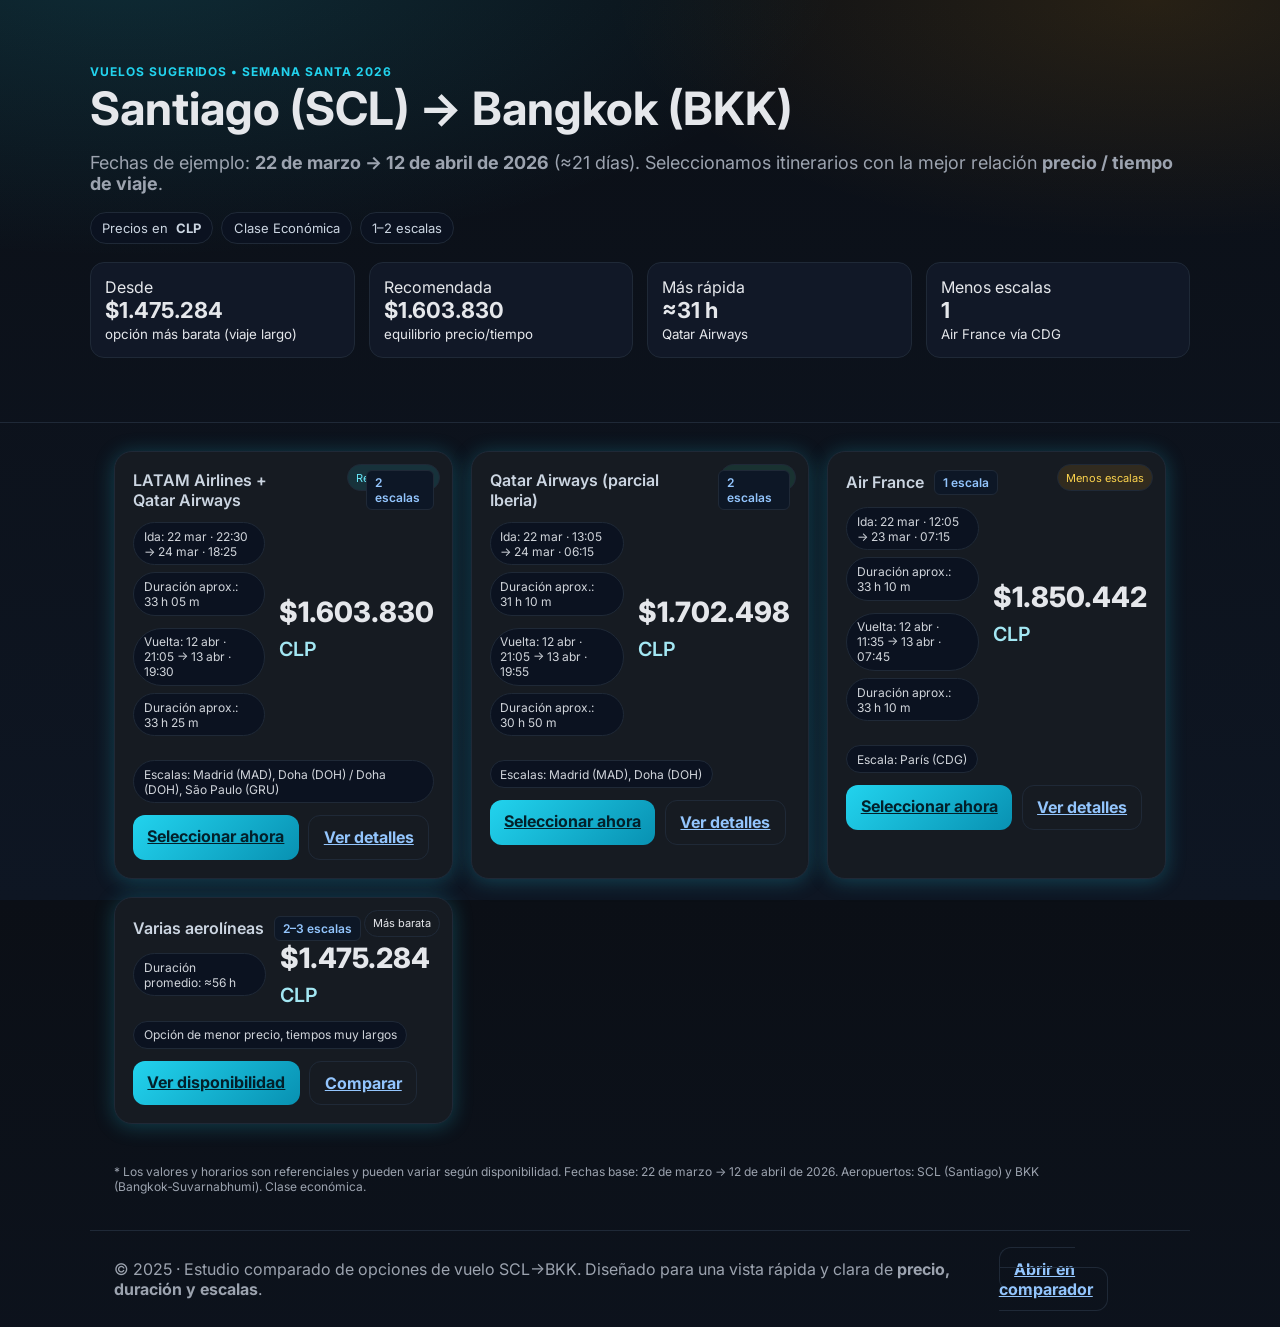
==== Index.html @ b15c2bab "Add files via upload" ====
<!DOCTYPE html>
<html lang="es">
<head>
  <meta charset="utf-8" />
  <meta name="viewport" content="width=device-width, initial-scale=1" />
  <title>Vuelos SCL → Bangkok | Semana Santa 2026</title>
  <link rel="preconnect" href="https://fonts.googleapis.com">
  <link rel="preconnect" href="https://fonts.gstatic.com" crossorigin>
  <link href="https://fonts.googleapis.com/css2?family=Inter:wght@400;600;700;800&display=swap" rel="stylesheet">
  <style>
    :root{
      --bg:#0c1117; --panel:#111827; --card:#161b22; --text:#e5e7eb; --muted:#9ca3af; --brand:#22d3ee; --accent:#f59e0b; --good:#34d399; --warn:#fbbf24; --bad:#f87171;
      --ring:0 2px 20px rgba(34,211,238,.25);
    }
    *{box-sizing:border-box}
    html,body{margin:0; height:100%; background:linear-gradient(180deg,#0b0f16 0%,#0e1623 100%); color:var(--text); font-family:Inter,system-ui,-apple-system,Segoe UI,Roboto,Ubuntu,"Helvetica Neue",Arial,sans-serif}
    a{color:inherit}
    header{
      position:relative; overflow:hidden; isolation:isolate; background:radial-gradient(1200px 500px at 10% -10%, rgba(34,211,238,.15), transparent 60%), radial-gradient(900px 400px at 90% 0%, rgba(245,158,11,.12), transparent 60%);
      border-bottom:1px solid #1f2937; padding: clamp(24px, 6vw, 64px) 24px;
    }
    .wrap{max-width:1100px; margin:0 auto}
    .super{letter-spacing:.08em; text-transform:uppercase; color:var(--brand); font-weight:700; font-size:12px}
    h1{font-size:clamp(28px,5vw,46px); margin:.25rem 0 .75rem; line-height:1.1}
    .sub{color:var(--muted); font-size:clamp(14px,2.3vw,18px)}
    .chip{display:inline-flex; gap:.5rem; align-items:center; padding:.45rem .7rem; border:1px solid #1f2937; background:#0b1220; border-radius:999px; font-size:13px; color:#cbd5e1}
    .chips{display:flex; flex-wrap:wrap; gap:.5rem; margin-top:1rem}

    .grid{display:grid; gap:18px; grid-template-columns:repeat(12,1fr); padding:28px 24px}
    .col{grid-column:span 12}
    @media (min-width: 820px){ .col-4{grid-column:span 4} }

    .card{background:var(--card); border:1px solid #1f2937; border-radius:18px; overflow:hidden; position:relative; box-shadow: var(--ring)}
    .card header{border:0; padding:18px 18px 0; background:transparent}
    .airline{display:flex; align-items:center; gap:.6rem; color:#cbd5e1; font-weight:600}
    .badge{font-size:12px; padding:.25rem .5rem; border-radius:6px; border:1px solid #1f2937; background:#0d1726; color:#93c5fd}
    .body{padding:0 18px 18px}
    .row{display:flex; gap:14px; align-items:center; justify-content:space-between}
    .price{font-size:clamp(22px,3.5vw,28px); font-weight:800}
    .price small{font-weight:600; color:#a3e7f3; font-size:.7em}
    .pill{display:inline-flex; align-items:center; gap:.4rem; padding:.35rem .6rem; border-radius:999px; border:1px solid #1f2937; color:#d1d5db; background:#0b1220; font-size:12px}
    .meta{display:flex; flex-wrap:wrap; gap:.45rem; margin:.75rem 0}
    .cta{display:flex; gap:.6rem}
    .btn{appearance:none; border:0; cursor:pointer; padding:.7rem .9rem; border-radius:12px; font-weight:700}
    .btn.primary{background:linear-gradient(135deg,#22d3ee 0%,#0891b2 100%); color:#03202a}
    .btn.ghost{background:transparent; color:#93c5fd; border:1px solid #1f2937}
    .tag{position:absolute; top:12px; right:12px; font-size:11px; padding:.35rem .5rem; border-radius:999px; border:1px solid #1f2937}
    .tag.best{background:rgba(34,211,238,.12); color:#67e8f9}
    .tag.fast{background:rgba(52,211,153,.12); color:#86efac}
    .tag.easy{background:rgba(245,158,11,.12); color:#fcd34d}

    .note{color:#9ca3af; font-size:12px; padding:0 24px 24px}
    footer{padding:28px 24px; border-top:1px solid #1f2937; color:#9ca3af}
    .kpis{display:grid; gap:14px; grid-template-columns:repeat(2,1fr); margin-top:18px}
    @media (min-width: 820px){ .kpis{grid-template-columns:repeat(4,1fr)} }
    .kpi{background:var(--panel); border:1px solid #1f2937; border-radius:14px; padding:14px}
    .kpi b{display:block; font-size:22px}
  </style>
</head>
<body>
  <header>
    <div class="wrap">
      <div class="super">Vuelos sugeridos • Semana Santa 2026</div>
      <h1>Santiago (SCL) → Bangkok (BKK)</h1>
      <p class="sub">Fechas de ejemplo: <b>22 de marzo → 12 de abril de 2026</b> (≈21 días). Seleccionamos itinerarios con la mejor relación <b>precio / tiempo de viaje</b>.</p>
      <div class="chips">
        <span class="chip">Precios en <b>CLP</b></span>
        <span class="chip">Clase Económica</span>
        <span class="chip">1–2 escalas</span>
      </div>
      <div class="kpis">
        <div class="kpi"><span>Desde</span><b>$1.475.284</b><small class="muted">opción más barata (viaje largo)</small></div>
        <div class="kpi"><span>Recomendada</span><b>$1.603.830</b><small>equilibrio precio/tiempo</small></div>
        <div class="kpi"><span>Más rápida</span><b>≈31 h</b><small>Qatar Airways</small></div>
        <div class="kpi"><span>Menos escalas</span><b>1</b><small>Air France vía CDG</small></div>
      </div>
    </div>
  </header>

  <main class="wrap">
    <section class="grid" aria-label="Opciones de vuelo">
      <!-- Opción 1: Recomendada -->
      <article class="card col col-4">
        <span class="tag best">Recomendada</span>
        <header>
          <div class="airline">LATAM Airlines + Qatar Airways <span class="badge">2 escalas</span></div>
        </header>
        <div class="body">
          <div class="row">
            <div>
              <div class="meta">
                <span class="pill">Ida: 22 mar · 22:30 → 24 mar · 18:25</span>
                <span class="pill">Duración aprox.: 33 h 05 m</span>
              </div>
              <div class="meta">
                <span class="pill">Vuelta: 12 abr · 21:05 → 13 abr · 19:30</span>
                <span class="pill">Duración aprox.: 33 h 25 m</span>
              </div>
            </div>
            <div class="price">$1.603.830 <small>CLP</small></div>
          </div>
          <div class="meta">
            <span class="pill">Escalas: Madrid (MAD), Doha (DOH) / Doha (DOH), São Paulo (GRU)</span>
          </div>
          <div class="cta">
            <a class="btn primary" href="#" role="button">Seleccionar ahora</a>
            <a class="btn ghost" href="#" role="button">Ver detalles</a>
          </div>
        </div>
      </article>

      <!-- Opción 2: Más rápida -->
      <article class="card col col-4">
        <span class="tag fast">Más rápida</span>
        <header>
          <div class="airline">Qatar Airways (parcial Iberia) <span class="badge">2 escalas</span></div>
        </header>
        <div class="body">
          <div class="row">
            <div>
              <div class="meta">
                <span class="pill">Ida: 22 mar · 13:05 → 24 mar · 06:15</span>
                <span class="pill">Duración aprox.: 31 h 10 m</span>
              </div>
              <div class="meta">
                <span class="pill">Vuelta: 12 abr · 21:05 → 13 abr · 19:55</span>
                <span class="pill">Duración aprox.: 30 h 50 m</span>
              </div>
            </div>
            <div class="price">$1.702.498 <small>CLP</small></div>
          </div>
          <div class="meta">
            <span class="pill">Escalas: Madrid (MAD), Doha (DOH)</span>
          </div>
          <div class="cta">
            <a class="btn primary" href="#" role="button">Seleccionar ahora</a>
            <a class="btn ghost" href="#" role="button">Ver detalles</a>
          </div>
        </div>
      </article>

      <!-- Opción 3: Menos escalas -->
      <article class="card col col-4">
        <span class="tag easy">Menos escalas</span>
        <header>
          <div class="airline">Air France <span class="badge">1 escala</span></div>
        </header>
        <div class="body">
          <div class="row">
            <div>
              <div class="meta">
                <span class="pill">Ida: 22 mar · 12:05 → 23 mar · 07:15</span>
                <span class="pill">Duración aprox.: 33 h 10 m</span>
              </div>
              <div class="meta">
                <span class="pill">Vuelta: 12 abr · 11:35 → 13 abr · 07:45</span>
                <span class="pill">Duración aprox.: 33 h 10 m</span>
              </div>
            </div>
            <div class="price">$1.850.442 <small>CLP</small></div>
          </div>
          <div class="meta">
            <span class="pill">Escala: París (CDG)</span>
          </div>
          <div class="cta">
            <a class="btn primary" href="#" role="button">Seleccionar ahora</a>
            <a class="btn ghost" href="#" role="button">Ver detalles</a>
          </div>
        </div>
      </article>

      <!-- Opción 4: Más barata -->
      <article class="card col col-4">
        <span class="tag">Más barata</span>
        <header>
          <div class="airline">Varias aerolíneas <span class="badge">2–3 escalas</span></div>
        </header>
        <div class="body">
          <div class="row">
            <div>
              <div class="meta">
                <span class="pill">Duración promedio: ≈56 h</span>
              </div>
            </div>
            <div class="price">$1.475.284 <small>CLP</small></div>
          </div>
          <div class="meta">
            <span class="pill">Opción de menor precio, tiempos muy largos</span>
          </div>
          <div class="cta">
            <a class="btn primary" href="#" role="button">Ver disponibilidad</a>
            <a class="btn ghost" href="#" role="button">Comparar</a>
          </div>
        </div>
      </article>
    </section>

    <p class="note">* Los valores y horarios son referenciales y pueden variar según disponibilidad. Fechas base: 22 de marzo → 12 de abril de 2026. Aeropuertos: SCL (Santiago) y BKK (Bangkok‑Suvarnabhumi). Clase económica.</p>
  </main>

  <footer class="wrap">
    <div class="row" style="justify-content:space-between; align-items:center">
      <div>
        © 2025 · Estudio comparado de opciones de vuelo SCL→BKK. Diseñado para una vista rápida y clara de <b>precio, duración y escalas</b>.
      </div>
      <div>
        <a class="btn ghost" href="#">Abrir en comparador</a>
      </div>
    </div>
  </footer>
</body>
</html>
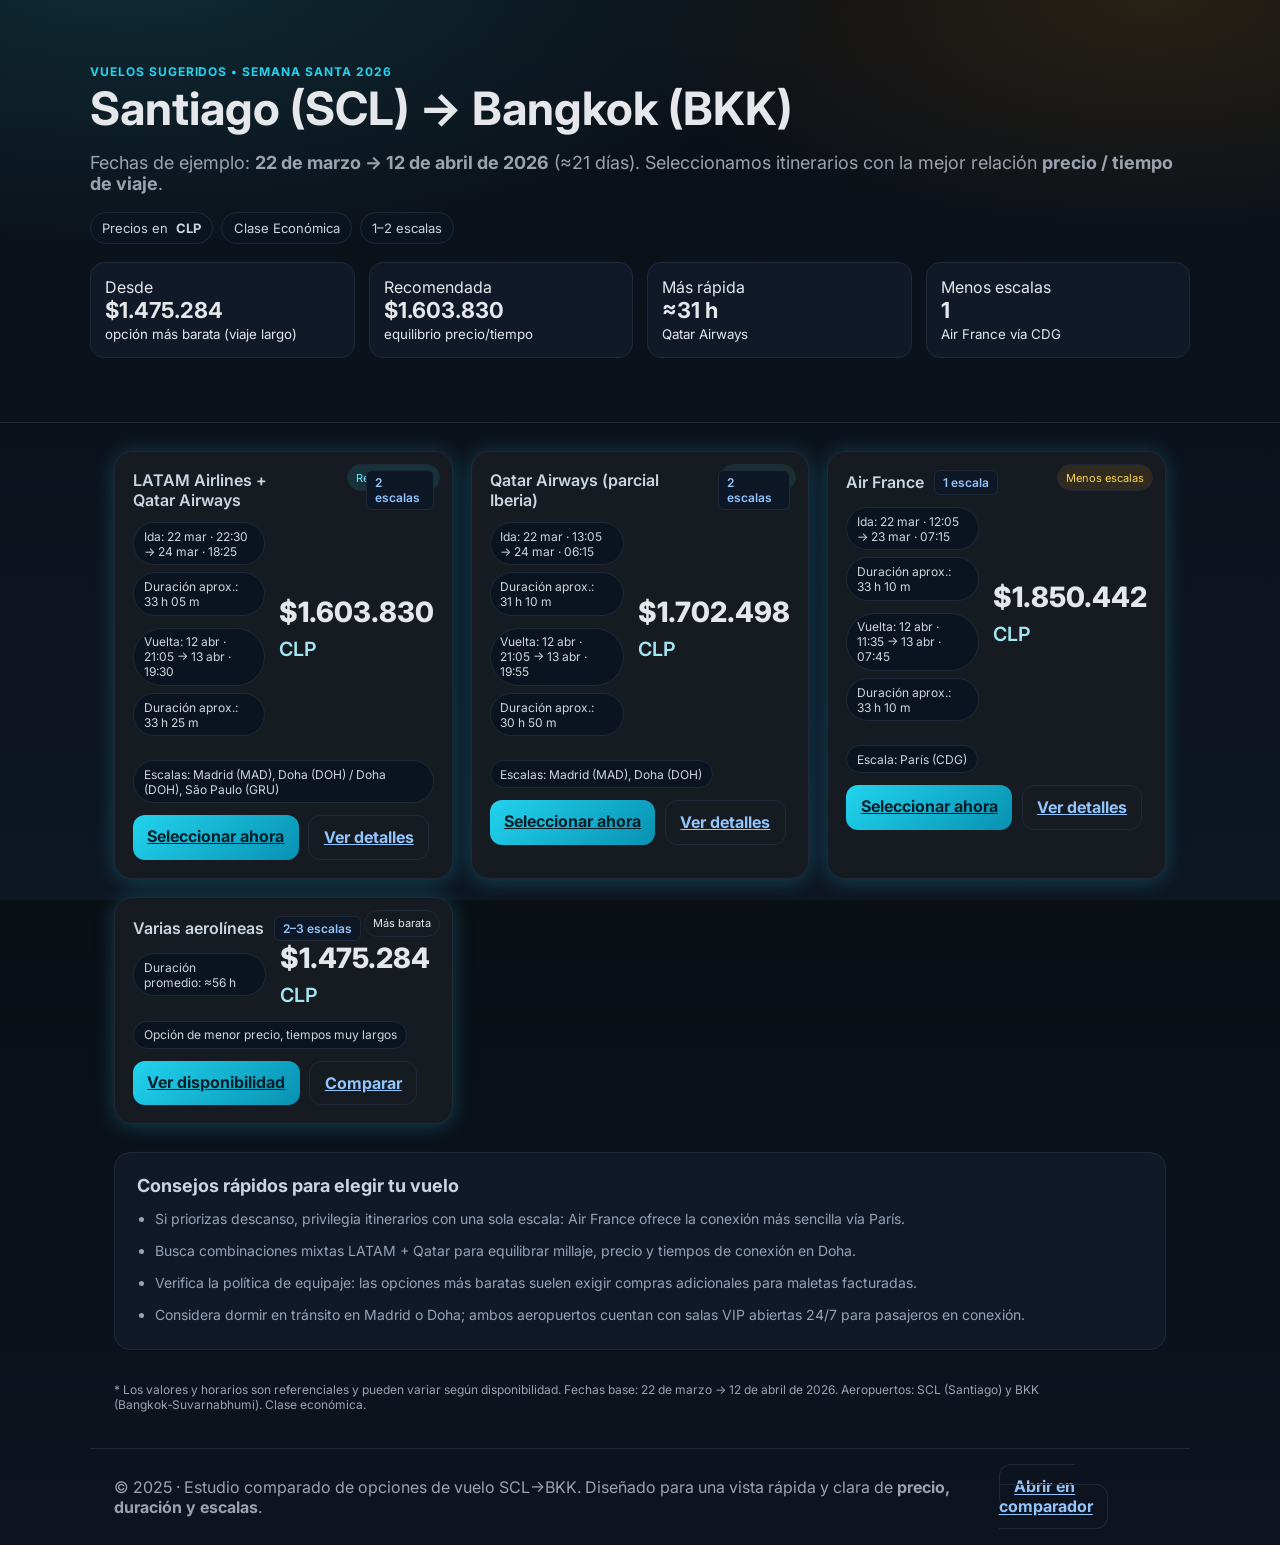
==== commit 54312df4: "Improve flight dashboard accessibility and guidance" ====
--- a/Index.html
+++ b/Index.html
@@ -14,7 +14,8 @@
     }
     *{box-sizing:border-box}
     html,body{margin:0; height:100%; background:linear-gradient(180deg,#0b0f16 0%,#0e1623 100%); color:var(--text); font-family:Inter,system-ui,-apple-system,Segoe UI,Roboto,Ubuntu,"Helvetica Neue",Arial,sans-serif}
-    a{color:inherit}
+    a{color:inherit}
+    a:focus-visible{outline:3px solid rgba(34,211,238,.6); outline-offset:3px; border-radius:10px}
     header{
       position:relative; overflow:hidden; isolation:isolate; background:radial-gradient(1200px 500px at 10% -10%, rgba(34,211,238,.15), transparent 60%), radial-gradient(900px 400px at 90% 0%, rgba(245,158,11,.12), transparent 60%);
       border-bottom:1px solid #1f2937; padding: clamp(24px, 6vw, 64px) 24px;
@@ -23,7 +24,8 @@
     .super{letter-spacing:.08em; text-transform:uppercase; color:var(--brand); font-weight:700; font-size:12px}
     h1{font-size:clamp(28px,5vw,46px); margin:.25rem 0 .75rem; line-height:1.1}
     .sub{color:var(--muted); font-size:clamp(14px,2.3vw,18px)}
-    .chip{display:inline-flex; gap:.5rem; align-items:center; padding:.45rem .7rem; border:1px solid #1f2937; background:#0b1220; border-radius:999px; font-size:13px; color:#cbd5e1}
+    .chip{display:inline-flex; gap:.5rem; align-items:center; padding:.45rem .7rem; border:1px solid #1f2937; background:#0b1220; border-radius:999px; font-size:13px; color:#cbd5e1}
+    .chip:focus-visible{outline:2px solid rgba(34,211,238,.4); outline-offset:2px}
     .chips{display:flex; flex-wrap:wrap; gap:.5rem; margin-top:1rem}
 
     .grid{display:grid; gap:18px; grid-template-columns:repeat(12,1fr); padding:28px 24px}
@@ -40,21 +42,28 @@
     .price small{font-weight:600; color:#a3e7f3; font-size:.7em}
     .pill{display:inline-flex; align-items:center; gap:.4rem; padding:.35rem .6rem; border-radius:999px; border:1px solid #1f2937; color:#d1d5db; background:#0b1220; font-size:12px}
     .meta{display:flex; flex-wrap:wrap; gap:.45rem; margin:.75rem 0}
-    .cta{display:flex; gap:.6rem}
-    .btn{appearance:none; border:0; cursor:pointer; padding:.7rem .9rem; border-radius:12px; font-weight:700}
-    .btn.primary{background:linear-gradient(135deg,#22d3ee 0%,#0891b2 100%); color:#03202a}
-    .btn.ghost{background:transparent; color:#93c5fd; border:1px solid #1f2937}
+    .cta{display:flex; gap:.6rem}
+    .btn{appearance:none; border:0; cursor:pointer; padding:.7rem .9rem; border-radius:12px; font-weight:700}
+    .btn.primary{background:linear-gradient(135deg,#22d3ee 0%,#0891b2 100%); color:#03202a}
+    .btn.ghost{background:transparent; color:#93c5fd; border:1px solid #1f2937}
+    .btn:focus-visible{outline:3px solid rgba(103,232,249,.65); outline-offset:3px}
+    .btn{transition:transform .2s ease, box-shadow .2s ease}
+    .btn:hover{transform:translateY(-2px); box-shadow:0 12px 24px rgba(8,145,178,.25)}
     .tag{position:absolute; top:12px; right:12px; font-size:11px; padding:.35rem .5rem; border-radius:999px; border:1px solid #1f2937}
     .tag.best{background:rgba(34,211,238,.12); color:#67e8f9}
     .tag.fast{background:rgba(52,211,153,.12); color:#86efac}
     .tag.easy{background:rgba(245,158,11,.12); color:#fcd34d}
 
     .note{color:#9ca3af; font-size:12px; padding:0 24px 24px}
-    footer{padding:28px 24px; border-top:1px solid #1f2937; color:#9ca3af}
-    .kpis{display:grid; gap:14px; grid-template-columns:repeat(2,1fr); margin-top:18px}
-    @media (min-width: 820px){ .kpis{grid-template-columns:repeat(4,1fr)} }
-    .kpi{background:var(--panel); border:1px solid #1f2937; border-radius:14px; padding:14px}
-    .kpi b{display:block; font-size:22px}
+    footer{padding:28px 24px; border-top:1px solid #1f2937; color:#9ca3af}
+    .kpis{display:grid; gap:14px; grid-template-columns:repeat(2,1fr); margin-top:18px}
+    @media (min-width: 820px){ .kpis{grid-template-columns:repeat(4,1fr)} }
+    .kpi{background:var(--panel); border:1px solid #1f2937; border-radius:14px; padding:14px}
+    .kpi b{display:block; font-size:22px}
+    .insights{background:var(--panel); border:1px solid #1f2937; border-radius:16px; margin:0 24px 32px; padding:22px; color:#cbd5e1}
+    .insights h2{margin:0 0 12px; font-size:18px}
+    .insights ul{margin:0; padding-left:18px; color:#94a3b8; font-size:14px; line-height:1.6}
+    .insights li+li{margin-top:.6rem}
   </style>
 </head>
 <body>
@@ -195,8 +204,18 @@
       </article>
     </section>
 
-    <p class="note">* Los valores y horarios son referenciales y pueden variar según disponibilidad. Fechas base: 22 de marzo → 12 de abril de 2026. Aeropuertos: SCL (Santiago) y BKK (Bangkok‑Suvarnabhumi). Clase económica.</p>
-  </main>
+    <section class="insights" aria-label="Consejos para elegir">
+      <h2>Consejos rápidos para elegir tu vuelo</h2>
+      <ul>
+        <li>Si priorizas descanso, privilegia itinerarios con una sola escala: Air France ofrece la conexión más sencilla vía París.</li>
+        <li>Busca combinaciones mixtas LATAM + Qatar para equilibrar millaje, precio y tiempos de conexión en Doha.</li>
+        <li>Verifica la política de equipaje: las opciones más baratas suelen exigir compras adicionales para maletas facturadas.</li>
+        <li>Considera dormir en tránsito en Madrid o Doha; ambos aeropuertos cuentan con salas VIP abiertas 24/7 para pasajeros en conexión.</li>
+      </ul>
+    </section>
+
+    <p class="note">* Los valores y horarios son referenciales y pueden variar según disponibilidad. Fechas base: 22 de marzo → 12 de abril de 2026. Aeropuertos: SCL (Santiago) y BKK (Bangkok‑Suvarnabhumi). Clase económica.</p>
+  </main>
 
   <footer class="wrap">
     <div class="row" style="justify-content:space-between; align-items:center">
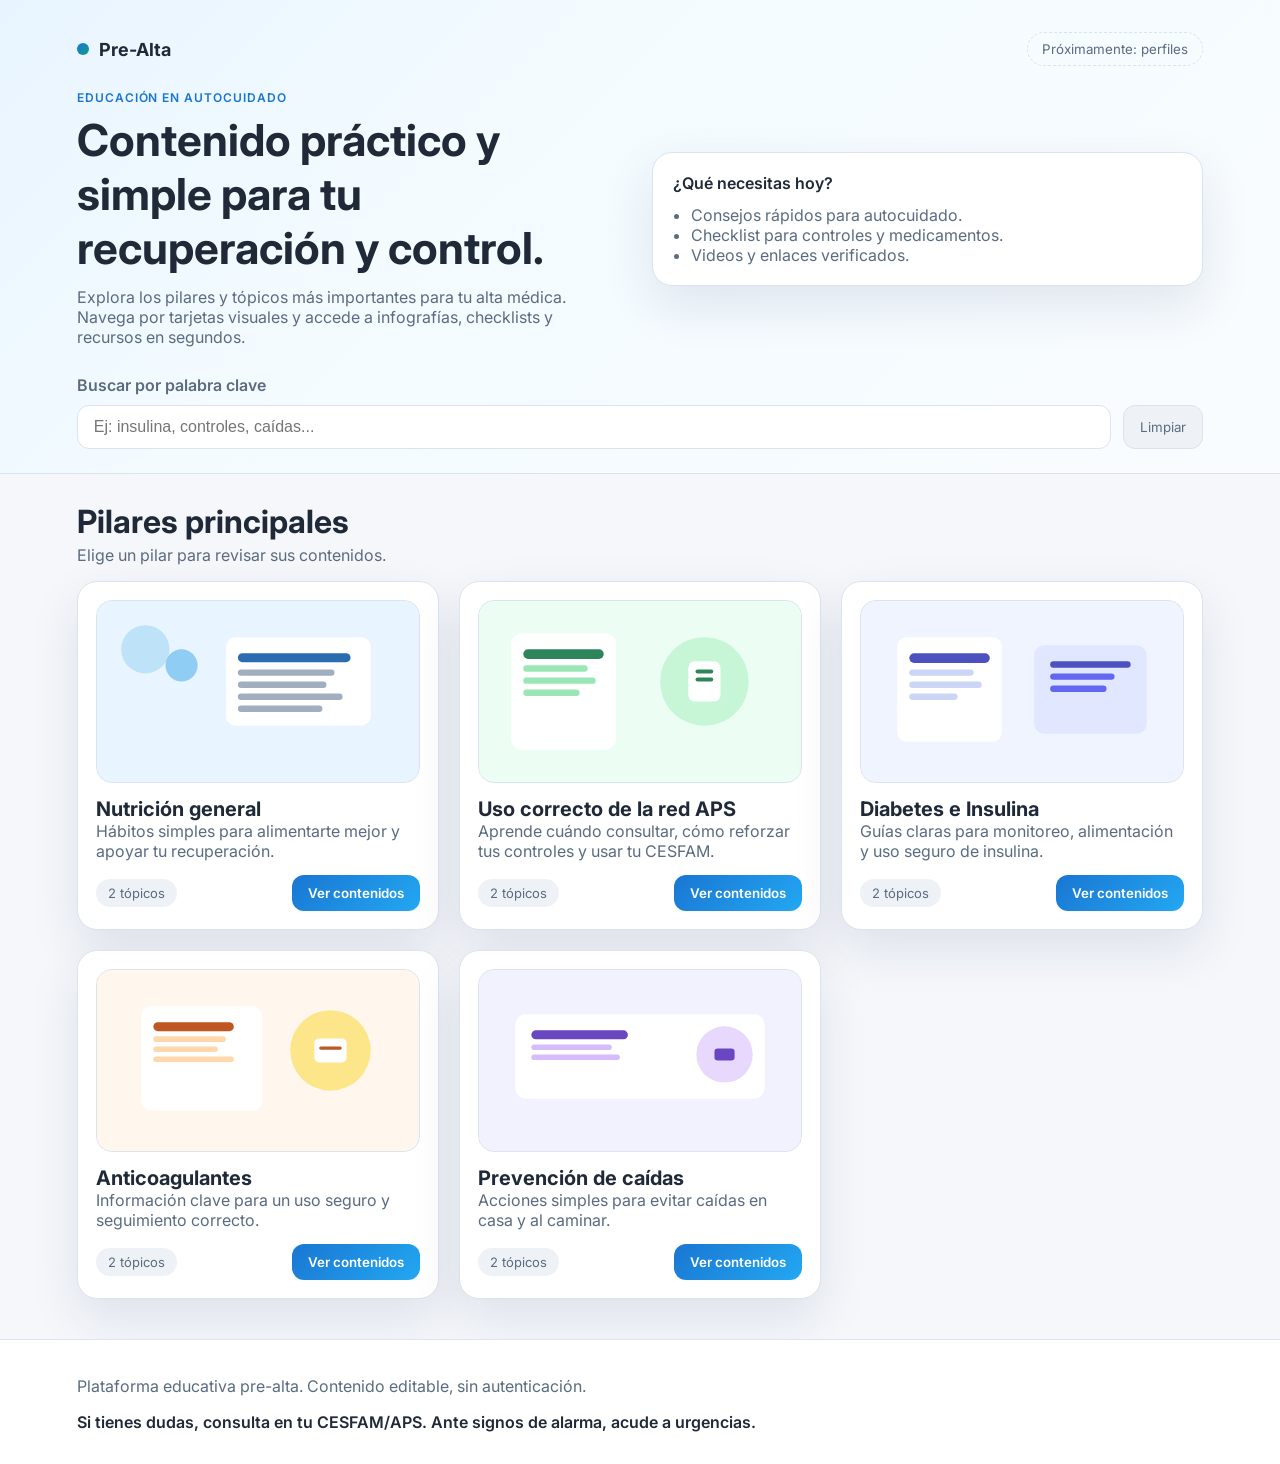
==== commit b6208fb7: "Add standalone HTML for direct browser preview" ====
--- a/Index.html
+++ b/Index.html
@@ -1,231 +1,15 @@
-<!DOCTYPE html>
-<html lang="es">
-<head>
-  <meta charset="utf-8" />
-  <meta name="viewport" content="width=device-width, initial-scale=1" />
-  <title>Vuelos SCL → Bangkok | Semana Santa 2026</title>
-  <link rel="preconnect" href="https://fonts.googleapis.com">
-  <link rel="preconnect" href="https://fonts.gstatic.com" crossorigin>
-  <link href="https://fonts.googleapis.com/css2?family=Inter:wght@400;600;700;800&display=swap" rel="stylesheet">
-  <style>
-    :root{
-      --bg:#0c1117; --panel:#111827; --card:#161b22; --text:#e5e7eb; --muted:#9ca3af; --brand:#22d3ee; --accent:#f59e0b; --good:#34d399; --warn:#fbbf24; --bad:#f87171;
-      --ring:0 2px 20px rgba(34,211,238,.25);
-    }
-    *{box-sizing:border-box}
-    html,body{margin:0; height:100%; background:linear-gradient(180deg,#0b0f16 0%,#0e1623 100%); color:var(--text); font-family:Inter,system-ui,-apple-system,Segoe UI,Roboto,Ubuntu,"Helvetica Neue",Arial,sans-serif}
-    a{color:inherit}
-    a:focus-visible{outline:3px solid rgba(34,211,238,.6); outline-offset:3px; border-radius:10px}
-    header{
-      position:relative; overflow:hidden; isolation:isolate; background:radial-gradient(1200px 500px at 10% -10%, rgba(34,211,238,.15), transparent 60%), radial-gradient(900px 400px at 90% 0%, rgba(245,158,11,.12), transparent 60%);
-      border-bottom:1px solid #1f2937; padding: clamp(24px, 6vw, 64px) 24px;
-    }
-    .wrap{max-width:1100px; margin:0 auto}
-    .super{letter-spacing:.08em; text-transform:uppercase; color:var(--brand); font-weight:700; font-size:12px}
-    h1{font-size:clamp(28px,5vw,46px); margin:.25rem 0 .75rem; line-height:1.1}
-    .sub{color:var(--muted); font-size:clamp(14px,2.3vw,18px)}
-    .chip{display:inline-flex; gap:.5rem; align-items:center; padding:.45rem .7rem; border:1px solid #1f2937; background:#0b1220; border-radius:999px; font-size:13px; color:#cbd5e1}
-    .chip:focus-visible{outline:2px solid rgba(34,211,238,.4); outline-offset:2px}
-    .chips{display:flex; flex-wrap:wrap; gap:.5rem; margin-top:1rem}
-
-    .grid{display:grid; gap:18px; grid-template-columns:repeat(12,1fr); padding:28px 24px}
-    .col{grid-column:span 12}
-    @media (min-width: 820px){ .col-4{grid-column:span 4} }
-
-    .card{background:var(--card); border:1px solid #1f2937; border-radius:18px; overflow:hidden; position:relative; box-shadow: var(--ring)}
-    .card header{border:0; padding:18px 18px 0; background:transparent}
-    .airline{display:flex; align-items:center; gap:.6rem; color:#cbd5e1; font-weight:600}
-    .badge{font-size:12px; padding:.25rem .5rem; border-radius:6px; border:1px solid #1f2937; background:#0d1726; color:#93c5fd}
-    .body{padding:0 18px 18px}
-    .row{display:flex; gap:14px; align-items:center; justify-content:space-between}
-    .price{font-size:clamp(22px,3.5vw,28px); font-weight:800}
-    .price small{font-weight:600; color:#a3e7f3; font-size:.7em}
-    .pill{display:inline-flex; align-items:center; gap:.4rem; padding:.35rem .6rem; border-radius:999px; border:1px solid #1f2937; color:#d1d5db; background:#0b1220; font-size:12px}
-    .meta{display:flex; flex-wrap:wrap; gap:.45rem; margin:.75rem 0}
-    .cta{display:flex; gap:.6rem}
-    .btn{appearance:none; border:0; cursor:pointer; padding:.7rem .9rem; border-radius:12px; font-weight:700}
-    .btn.primary{background:linear-gradient(135deg,#22d3ee 0%,#0891b2 100%); color:#03202a}
-    .btn.ghost{background:transparent; color:#93c5fd; border:1px solid #1f2937}
-    .btn:focus-visible{outline:3px solid rgba(103,232,249,.65); outline-offset:3px}
-    .btn{transition:transform .2s ease, box-shadow .2s ease}
-    .btn:hover{transform:translateY(-2px); box-shadow:0 12px 24px rgba(8,145,178,.25)}
-    .tag{position:absolute; top:12px; right:12px; font-size:11px; padding:.35rem .5rem; border-radius:999px; border:1px solid #1f2937}
-    .tag.best{background:rgba(34,211,238,.12); color:#67e8f9}
-    .tag.fast{background:rgba(52,211,153,.12); color:#86efac}
-    .tag.easy{background:rgba(245,158,11,.12); color:#fcd34d}
-
-    .note{color:#9ca3af; font-size:12px; padding:0 24px 24px}
-    footer{padding:28px 24px; border-top:1px solid #1f2937; color:#9ca3af}
-    .kpis{display:grid; gap:14px; grid-template-columns:repeat(2,1fr); margin-top:18px}
-    @media (min-width: 820px){ .kpis{grid-template-columns:repeat(4,1fr)} }
-    .kpi{background:var(--panel); border:1px solid #1f2937; border-radius:14px; padding:14px}
-    .kpi b{display:block; font-size:22px}
-    .insights{background:var(--panel); border:1px solid #1f2937; border-radius:16px; margin:0 24px 32px; padding:22px; color:#cbd5e1}
-    .insights h2{margin:0 0 12px; font-size:18px}
-    .insights ul{margin:0; padding-left:18px; color:#94a3b8; font-size:14px; line-height:1.6}
-    .insights li+li{margin-top:.6rem}
-  </style>
-</head>
-<body>
-  <header>
-    <div class="wrap">
-      <div class="super">Vuelos sugeridos • Semana Santa 2026</div>
-      <h1>Santiago (SCL) → Bangkok (BKK)</h1>
-      <p class="sub">Fechas de ejemplo: <b>22 de marzo → 12 de abril de 2026</b> (≈21 días). Seleccionamos itinerarios con la mejor relación <b>precio / tiempo de viaje</b>.</p>
-      <div class="chips">
-        <span class="chip">Precios en <b>CLP</b></span>
-        <span class="chip">Clase Económica</span>
-        <span class="chip">1–2 escalas</span>
-      </div>
-      <div class="kpis">
-        <div class="kpi"><span>Desde</span><b>$1.475.284</b><small class="muted">opción más barata (viaje largo)</small></div>
-        <div class="kpi"><span>Recomendada</span><b>$1.603.830</b><small>equilibrio precio/tiempo</small></div>
-        <div class="kpi"><span>Más rápida</span><b>≈31 h</b><small>Qatar Airways</small></div>
-        <div class="kpi"><span>Menos escalas</span><b>1</b><small>Air France vía CDG</small></div>
-      </div>
-    </div>
-  </header>
-
-  <main class="wrap">
-    <section class="grid" aria-label="Opciones de vuelo">
-      <!-- Opción 1: Recomendada -->
-      <article class="card col col-4">
-        <span class="tag best">Recomendada</span>
-        <header>
-          <div class="airline">LATAM Airlines + Qatar Airways <span class="badge">2 escalas</span></div>
-        </header>
-        <div class="body">
-          <div class="row">
-            <div>
-              <div class="meta">
-                <span class="pill">Ida: 22 mar · 22:30 → 24 mar · 18:25</span>
-                <span class="pill">Duración aprox.: 33 h 05 m</span>
-              </div>
-              <div class="meta">
-                <span class="pill">Vuelta: 12 abr · 21:05 → 13 abr · 19:30</span>
-                <span class="pill">Duración aprox.: 33 h 25 m</span>
-              </div>
-            </div>
-            <div class="price">$1.603.830 <small>CLP</small></div>
-          </div>
-          <div class="meta">
-            <span class="pill">Escalas: Madrid (MAD), Doha (DOH) / Doha (DOH), São Paulo (GRU)</span>
-          </div>
-          <div class="cta">
-            <a class="btn primary" href="#" role="button">Seleccionar ahora</a>
-            <a class="btn ghost" href="#" role="button">Ver detalles</a>
-          </div>
-        </div>
-      </article>
-
-      <!-- Opción 2: Más rápida -->
-      <article class="card col col-4">
-        <span class="tag fast">Más rápida</span>
-        <header>
-          <div class="airline">Qatar Airways (parcial Iberia) <span class="badge">2 escalas</span></div>
-        </header>
-        <div class="body">
-          <div class="row">
-            <div>
-              <div class="meta">
-                <span class="pill">Ida: 22 mar · 13:05 → 24 mar · 06:15</span>
-                <span class="pill">Duración aprox.: 31 h 10 m</span>
-              </div>
-              <div class="meta">
-                <span class="pill">Vuelta: 12 abr · 21:05 → 13 abr · 19:55</span>
-                <span class="pill">Duración aprox.: 30 h 50 m</span>
-              </div>
-            </div>
-            <div class="price">$1.702.498 <small>CLP</small></div>
-          </div>
-          <div class="meta">
-            <span class="pill">Escalas: Madrid (MAD), Doha (DOH)</span>
-          </div>
-          <div class="cta">
-            <a class="btn primary" href="#" role="button">Seleccionar ahora</a>
-            <a class="btn ghost" href="#" role="button">Ver detalles</a>
-          </div>
-        </div>
-      </article>
-
-      <!-- Opción 3: Menos escalas -->
-      <article class="card col col-4">
-        <span class="tag easy">Menos escalas</span>
-        <header>
-          <div class="airline">Air France <span class="badge">1 escala</span></div>
-        </header>
-        <div class="body">
-          <div class="row">
-            <div>
-              <div class="meta">
-                <span class="pill">Ida: 22 mar · 12:05 → 23 mar · 07:15</span>
-                <span class="pill">Duración aprox.: 33 h 10 m</span>
-              </div>
-              <div class="meta">
-                <span class="pill">Vuelta: 12 abr · 11:35 → 13 abr · 07:45</span>
-                <span class="pill">Duración aprox.: 33 h 10 m</span>
-              </div>
-            </div>
-            <div class="price">$1.850.442 <small>CLP</small></div>
-          </div>
-          <div class="meta">
-            <span class="pill">Escala: París (CDG)</span>
-          </div>
-          <div class="cta">
-            <a class="btn primary" href="#" role="button">Seleccionar ahora</a>
-            <a class="btn ghost" href="#" role="button">Ver detalles</a>
-          </div>
-        </div>
-      </article>
-
-      <!-- Opción 4: Más barata -->
-      <article class="card col col-4">
-        <span class="tag">Más barata</span>
-        <header>
-          <div class="airline">Varias aerolíneas <span class="badge">2–3 escalas</span></div>
-        </header>
-        <div class="body">
-          <div class="row">
-            <div>
-              <div class="meta">
-                <span class="pill">Duración promedio: ≈56 h</span>
-              </div>
-            </div>
-            <div class="price">$1.475.284 <small>CLP</small></div>
-          </div>
-          <div class="meta">
-            <span class="pill">Opción de menor precio, tiempos muy largos</span>
-          </div>
-          <div class="cta">
-            <a class="btn primary" href="#" role="button">Ver disponibilidad</a>
-            <a class="btn ghost" href="#" role="button">Comparar</a>
-          </div>
-        </div>
-      </article>
-    </section>
-
-    <section class="insights" aria-label="Consejos para elegir">
-      <h2>Consejos rápidos para elegir tu vuelo</h2>
-      <ul>
-        <li>Si priorizas descanso, privilegia itinerarios con una sola escala: Air France ofrece la conexión más sencilla vía París.</li>
-        <li>Busca combinaciones mixtas LATAM + Qatar para equilibrar millaje, precio y tiempos de conexión en Doha.</li>
-        <li>Verifica la política de equipaje: las opciones más baratas suelen exigir compras adicionales para maletas facturadas.</li>
-        <li>Considera dormir en tránsito en Madrid o Doha; ambos aeropuertos cuentan con salas VIP abiertas 24/7 para pasajeros en conexión.</li>
-      </ul>
-    </section>
-
-    <p class="note">* Los valores y horarios son referenciales y pueden variar según disponibilidad. Fechas base: 22 de marzo → 12 de abril de 2026. Aeropuertos: SCL (Santiago) y BKK (Bangkok‑Suvarnabhumi). Clase económica.</p>
-  </main>
-
-  <footer class="wrap">
-    <div class="row" style="justify-content:space-between; align-items:center">
-      <div>
-        © 2025 · Estudio comparado de opciones de vuelo SCL→BKK. Diseñado para una vista rápida y clara de <b>precio, duración y escalas</b>.
-      </div>
-      <div>
-        <a class="btn ghost" href="#">Abrir en comparador</a>
-      </div>
-    </div>
-  </footer>
-</body>
-</html>
+<!DOCTYPE html>
+<html lang="es">
+  <head>
+    <meta charset="utf-8" />
+    <meta http-equiv="refresh" content="0; url=index.html" />
+    <meta name="viewport" content="width=device-width, initial-scale=1" />
+    <title>Pre-Alta: Educación en Autocuidado</title>
+  </head>
+  <body>
+    <p>Redirigiendo a la plataforma. Si no ocurre automáticamente, <a href="index.html">haz clic aquí</a>.</p>
+    <script>
+      window.location.replace('index.html');
+    </script>
+  </body>
+</html>
